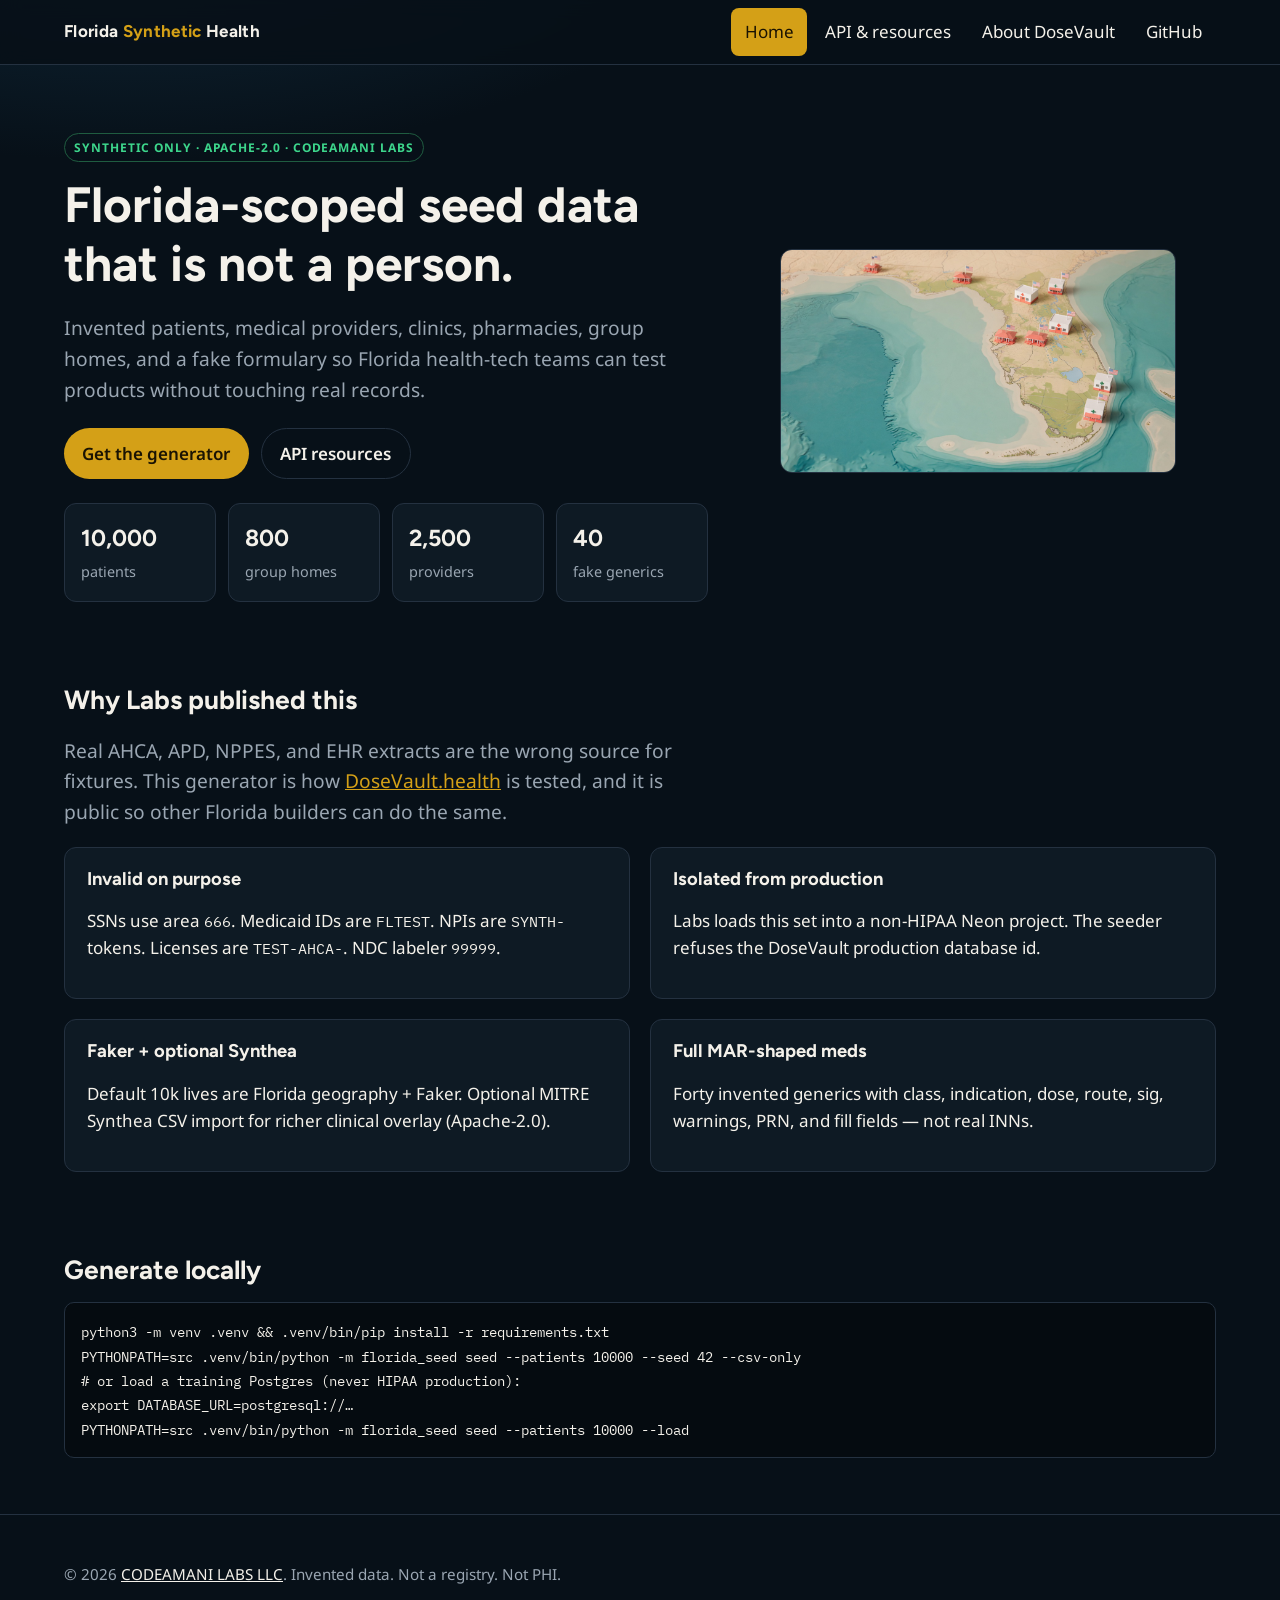
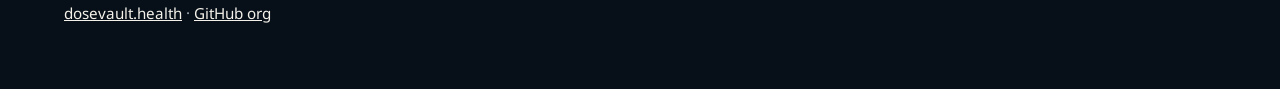
==== site/index.html @ e7e85817 "feat: public landing, API docs, and DoseVault privacy about GitHub Pages site with Home, API resourc" ====
<!DOCTYPE html>
<html lang="en">
<head>
  <meta charset="utf-8">
  <meta name="viewport" content="width=device-width, initial-scale=1">
  <title>Florida Synthetic Health — CODEAMANI LABS</title>
  <meta name="description" content="Public, invented Florida patients, providers, clinics, pharmacies, group homes, and a fake formulary for software testing. Not PHI.">
  <link rel="canonical" href="https://codeamani-labs.github.io/florida-synthetic-health/">
  <link rel="preconnect" href="https://fonts.googleapis.com">
  <link rel="preconnect" href="https://fonts.gstatic.com" crossorigin>
  <link href="https://fonts.googleapis.com/css2?family=Figtree:wght@500;600;700&family=IBM+Plex+Mono:wght@400;500&family=Noto+Sans:wght@400;500;700&display=swap" rel="stylesheet">
  <link rel="stylesheet" href="assets/styles.css">
</head>
<body>
  <a class="skip" href="#main">Skip to content</a>
  <header class="site">
    <div class="wrap nav">
      <a class="brand" href="./">Florida <span>Synthetic</span> Health</a>
      <nav aria-label="Primary">
        <ul class="nav-links">
          <li><a href="./" aria-current="page">Home</a></li>
          <li><a href="api/">API &amp; resources</a></li>
          <li><a href="about/">About DoseVault</a></li>
          <li><a href="https://github.com/codeAmani-Labs/florida-synthetic-health">GitHub</a></li>
        </ul>
      </nav>
    </div>
  </header>
  <main id="main" class="wrap">
    <section class="hero">
      <div>
        <p class="badge">Synthetic only · Apache-2.0 · codeAmani Labs</p>
        <h1>Florida-scoped seed data that is not a person.</h1>
        <p class="lede">Invented patients, medical providers, clinics, pharmacies, group homes, and a fake formulary so Florida health-tech teams can test products without touching real records.</p>
        <div class="actions">
          <a class="btn btn-primary" href="https://github.com/codeAmani-Labs/florida-synthetic-health">Get the generator</a>
          <a class="btn btn-ghost" href="api/">API resources</a>
        </div>
        <div class="metrics" aria-label="Default seed counts">
          <div class="metric"><b>10,000</b><span>patients</span></div>
          <div class="metric"><b>800</b><span>group homes</span></div>
          <div class="metric"><b>2,500</b><span>providers</span></div>
          <div class="metric"><b>40</b><span>fake generics</span></div>
        </div>
      </div>
      <figure class="hero-art">
        <img src="assets/hero.jpg" width="1200" height="675" alt="Cartographic diorama of Florida with diagrammatic clinics and homes, not real addresses">
      </figure>
    </section>

    <section>
      <h2>Why Labs published this</h2>
      <p class="lede">Real AHCA, APD, NPPES, and EHR extracts are the wrong source for fixtures. This generator is how <a href="about/">DoseVault.health</a> is tested, and it is public so other Florida builders can do the same.</p>
      <div class="grid-2" style="margin-top:1.2rem">
        <article class="card">
          <h3>Invalid on purpose</h3>
          <p>SSNs use area <code>666</code>. Medicaid IDs are <code>FLTEST</code>. NPIs are <code>SYNTH-</code> tokens. Licenses are <code>TEST-AHCA-</code>. NDC labeler <code>99999</code>.</p>
        </article>
        <article class="card">
          <h3>Isolated from production</h3>
          <p>Labs loads this set into a non-HIPAA Neon project. The seeder refuses the DoseVault production database id.</p>
        </article>
        <article class="card">
          <h3>Faker + optional Synthea</h3>
          <p>Default 10k lives are Florida geography + Faker. Optional MITRE Synthea CSV import for richer clinical overlay (Apache-2.0).</p>
        </article>
        <article class="card">
          <h3>Full MAR-shaped meds</h3>
          <p>Forty invented generics with class, indication, dose, route, sig, warnings, PRN, and fill fields — not real INNs.</p>
        </article>
      </div>
    </section>

    <section>
      <h2>Generate locally</h2>
<pre><code>python3 -m venv .venv &amp;&amp; .venv/bin/pip install -r requirements.txt
PYTHONPATH=src .venv/bin/python -m florida_seed seed --patients 10000 --seed 42 --csv-only
# or load a training Postgres (never HIPAA production):
export DATABASE_URL=postgresql://…
PYTHONPATH=src .venv/bin/python -m florida_seed seed --patients 10000 --load</code></pre>
    </section>
  </main>
  <footer class="site">
    <div class="wrap">
      <p>© 2026 <a href="https://codeamanilabs.org">CODEAMANI LABS LLC</a>. Invented data. Not a registry. Not PHI.</p>
      <p><a href="https://dosevault.health">dosevault.health</a> · <a href="https://github.com/codeAmani-Labs">GitHub org</a></p>
    </div>
  </footer>
</body>
</html>
---- site/assets/styles.css ----
:root {
  --color-primary: #0f172a;
  --color-on-primary: #ffffff;
  --color-secondary: #1e293b;
  --color-accent: #d4a017;
  --color-accent-ink: #1a1303;
  --color-background: #071018;
  --color-foreground: #f4f1ea;
  --color-muted: #9aa6b2;
  --color-card: #0e1a24;
  --color-border: #243140;
  --color-ok: #3dd68c;
  --color-warn: #e7b549;
  --font-head: "Figtree", system-ui, sans-serif;
  --font-body: "Noto Sans", system-ui, sans-serif;
  --font-mono: "IBM Plex Mono", ui-monospace, monospace;
  --space: 1rem;
  --max: 72rem;
  --radius: 12px;
}

*, *::before, *::after { box-sizing: border-box; }
html { scroll-behavior: smooth; }
@media (prefers-reduced-motion: reduce) {
  html { scroll-behavior: auto; }
  * { animation: none !important; transition: none !important; }
}
body {
  margin: 0;
  font-family: var(--font-body);
  font-size: 1.0625rem;
  line-height: 1.6;
  color: var(--color-foreground);
  background: radial-gradient(1200px 600px at 10% -10%, #123044 0%, transparent 55%),
              var(--color-background);
  min-height: 100vh;
}
img { max-width: 100%; height: auto; display: block; }
a { color: var(--color-accent); }
a:focus-visible, button:focus-visible {
  outline: 3px solid var(--color-accent);
  outline-offset: 3px;
}
.skip {
  position: absolute; left: -999px; top: 0;
  background: var(--color-accent); color: var(--color-accent-ink);
  padding: 0.75rem 1rem; z-index: 100;
}
.skip:focus { left: 0.5rem; top: 0.5rem; }
.wrap { width: min(100% - 2rem, var(--max)); margin-inline: auto; }
header.site {
  border-bottom: 1px solid var(--color-border);
  background: rgba(7, 16, 24, 0.9);
  backdrop-filter: blur(10px);
  position: sticky; top: 0; z-index: 20;
}
.nav {
  display: flex; align-items: center; justify-content: space-between;
  gap: 1rem; min-height: 4rem;
}
.brand {
  color: var(--color-foreground); text-decoration: none; font-family: var(--font-head);
  font-weight: 700; letter-spacing: 0.02em;
}
.brand span { color: var(--color-accent); }
.nav-links { display: flex; gap: 0.25rem; flex-wrap: wrap; list-style: none; margin: 0; padding: 0; }
.nav-links a {
  color: var(--color-foreground); text-decoration: none;
  padding: 0.65rem 0.85rem; min-height: 44px; display: inline-flex; align-items: center;
  border-radius: 8px;
}
.nav-links a:hover { background: var(--color-secondary); }
.nav-links a[aria-current="page"] {
  color: var(--color-accent-ink); background: var(--color-accent);
}
.btn {
  display: inline-flex; align-items: center; justify-content: center;
  min-height: 44px; padding: 0.7rem 1.15rem; border-radius: 999px;
  font-weight: 600; text-decoration: none; cursor: pointer; border: 0;
  transition: background 180ms ease, color 180ms ease;
}
.btn-primary { background: var(--color-accent); color: var(--color-accent-ink); }
.btn-primary:hover { filter: brightness(1.08); }
.btn-ghost {
  background: transparent; color: var(--color-foreground);
  border: 1px solid var(--color-border);
}
.btn-ghost:hover { border-color: var(--color-accent); }
.hero { padding: 3.5rem 0 2.5rem; display: grid; gap: 2rem; }
@media (min-width: 900px) {
  .hero { grid-template-columns: 1.15fr 0.85fr; align-items: center; }
}
h1, h2, h3 { font-family: var(--font-head); line-height: 1.2; margin: 0 0 0.6rem; }
h1 { font-size: clamp(2rem, 4vw, 3.1rem); }
h2 { font-size: 1.65rem; margin-top: 2.2rem; }
.lede { font-size: 1.2rem; color: var(--color-muted); max-width: 40rem; }
.badge {
  display: inline-block; font-size: 0.75rem; letter-spacing: 0.08em; text-transform: uppercase;
  font-weight: 700; color: var(--color-ok); border: 1px solid #1f5c40;
  padding: 0.25rem 0.55rem; border-radius: 999px; margin-bottom: 0.8rem;
}
.hero-art {
  border-radius: var(--radius); border: 1px solid var(--color-border); overflow: hidden;
}
.actions { display: flex; flex-wrap: wrap; gap: 0.75rem; margin-top: 1.4rem; }
.metrics {
  display: grid; grid-template-columns: repeat(auto-fit, minmax(9rem, 1fr));
  gap: 0.75rem; margin: 1.5rem 0 0;
}
.metric {
  background: var(--color-card); border: 1px solid var(--color-border);
  border-radius: var(--radius); padding: 1rem;
}
.metric b { display: block; font-size: 1.45rem; font-family: var(--font-head); }
.metric span { color: var(--color-muted); font-size: 0.9rem; }
.grid-2 { display: grid; gap: 1.25rem; }
@media (min-width: 800px) { .grid-2 { grid-template-columns: 1fr 1fr; } }
.card {
  background: var(--color-card); border: 1px solid var(--color-border);
  border-radius: var(--radius); padding: 1.25rem 1.35rem;
}
.card h3 { font-size: 1.15rem; }
section { padding: 0.5rem 0 2.5rem; }
footer.site {
  border-top: 1px solid var(--color-border); padding: 2rem 0 3rem;
  color: var(--color-muted); font-size: 0.95rem;
}
footer.site a { color: var(--color-foreground); }
pre, code { font-family: var(--font-mono); font-size: 0.9em; }
pre {
  background: #050b10; border: 1px solid var(--color-border);
  border-radius: 10px; padding: 1rem; overflow: auto;
}
table { width: 100%; border-collapse: collapse; font-size: 0.95rem; }
th, td { text-align: left; padding: 0.55rem 0.4rem; border-bottom: 1px solid var(--color-border); vertical-align: top; }
th { color: var(--color-muted); font-weight: 600; }
.callout {
  border-left: 4px solid var(--color-accent); padding: 0.9rem 1rem;
  background: #16110a; border-radius: 0 10px 10px 0; margin: 1.2rem 0;
}
.prose p { max-width: 44rem; }
.toc a { display: inline-block; margin-right: 0.8rem; margin-bottom: 0.4rem; }
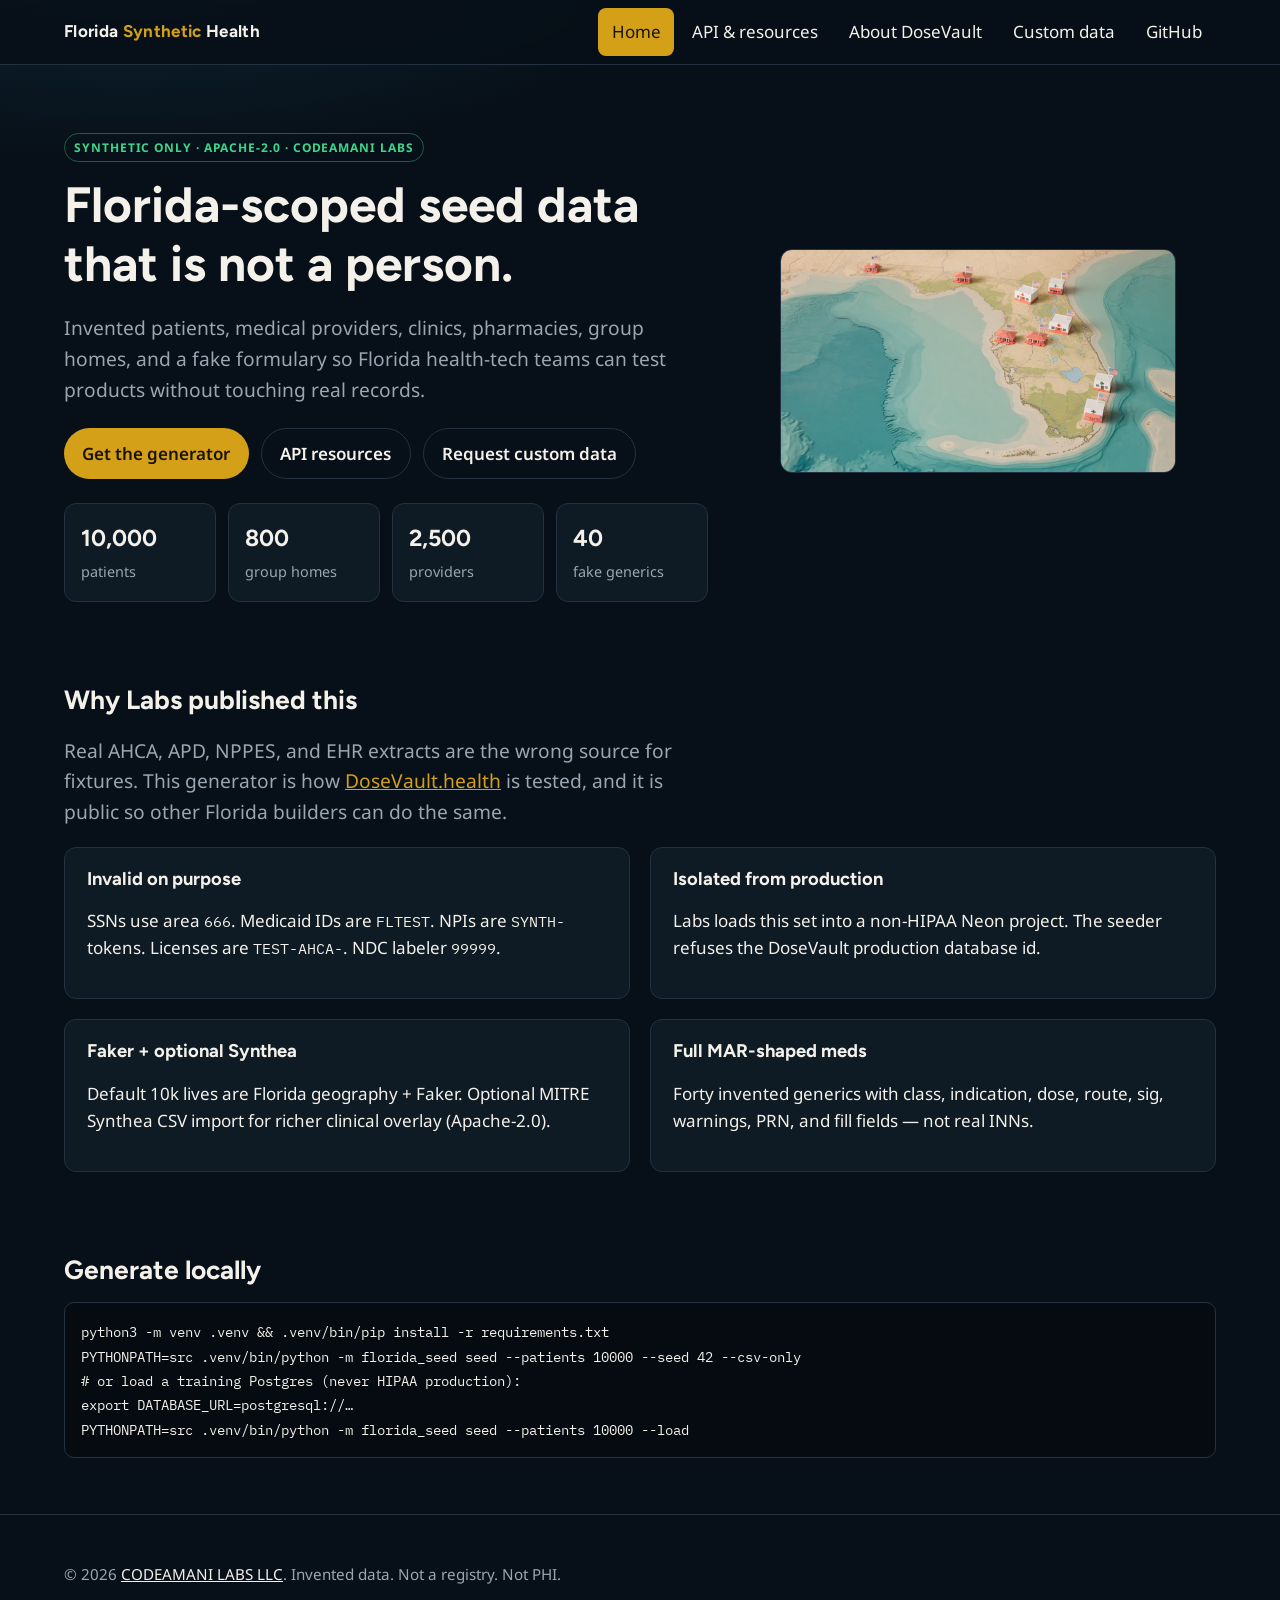
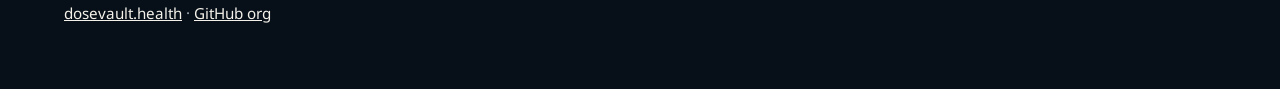
==== commit 87718c42: "feat: custom-dataset contact form and testdata host Public form posts to /api/contact (Resend) for h" ====
--- a/site/index.html
+++ b/site/index.html
@@ -21,6 +21,7 @@
           <li><a href="./" aria-current="page">Home</a></li>
           <li><a href="api/">API &amp; resources</a></li>
           <li><a href="about/">About DoseVault</a></li>
+          <li><a href="contact/">Custom data</a></li>
           <li><a href="https://github.com/codeAmani-Labs/florida-synthetic-health">GitHub</a></li>
         </ul>
       </nav>
@@ -35,6 +36,7 @@
         <div class="actions">
           <a class="btn btn-primary" href="https://github.com/codeAmani-Labs/florida-synthetic-health">Get the generator</a>
           <a class="btn btn-ghost" href="api/">API resources</a>
+          <a class="btn btn-ghost" href="contact/">Request custom data</a>
         </div>
         <div class="metrics" aria-label="Default seed counts">
           <div class="metric"><b>10,000</b><span>patients</span></div>
